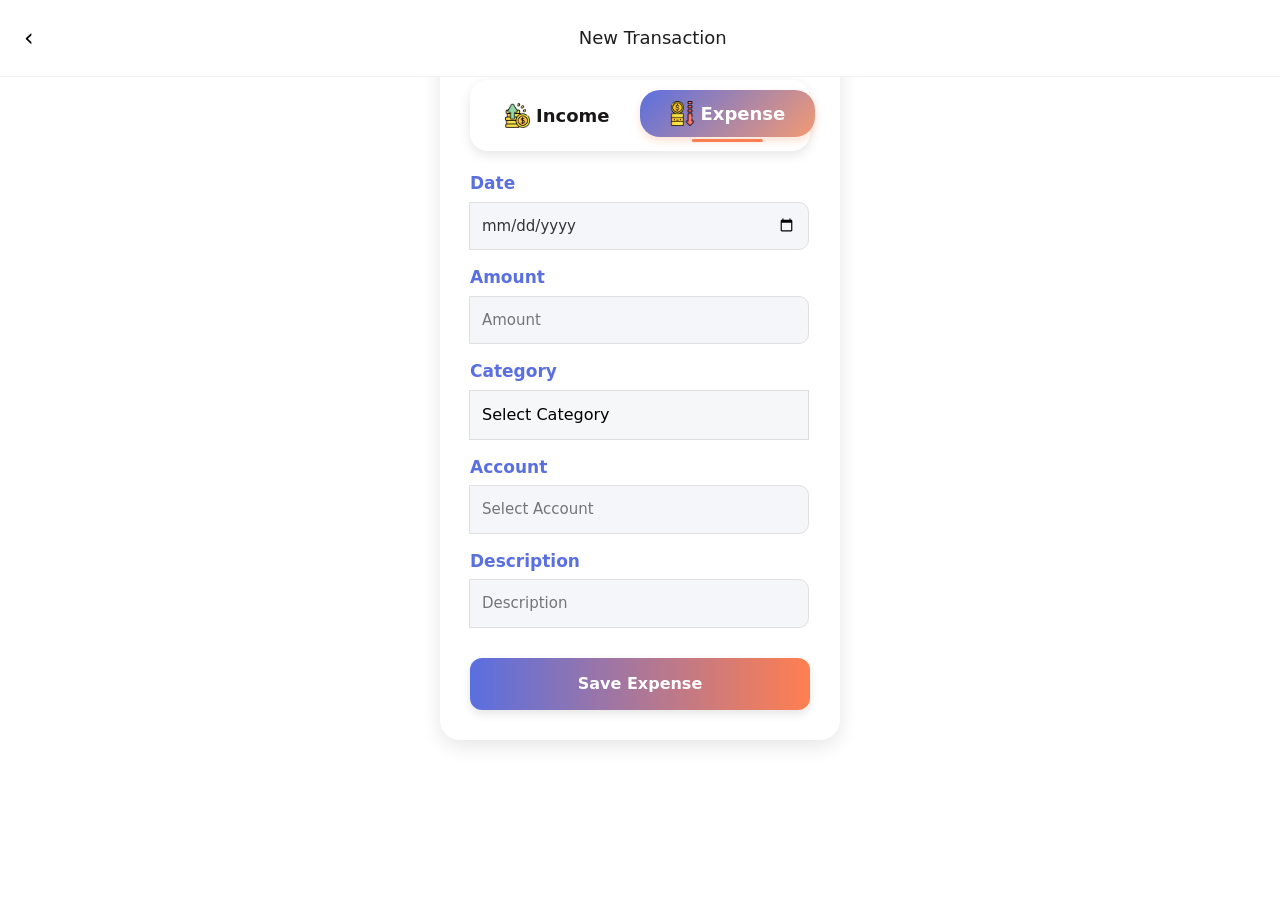
==== www/addExpenses.html @ 60b2d301 "first commit" ====
<!DOCTYPE html>
<html lang="en">

<head>
  <meta charset="UTF-8">
  <meta name="viewport" content="width=device-width, initial-scale=1.0">
  <title>Add Expenses</title>
  <link href="https://cdn.jsdelivr.net/npm/bootstrap@5.3.0/dist/css/bootstrap.min.css" rel="stylesheet">
  <link rel="stylesheet" href="css/addExpenses.css">
  <script src="javaScript/addExpenses.js" defer></script>
  <script src="https://code.jquery.com/jquery-3.6.0.min.js"></script>

</head>

<body>
  <div class="container">
    <header class="headerMain">
      <a href="home.html"><button class="back-button">‹</button></a>
      <h1 class="title">New Transaction</h1>
    </header>

    <div class="header">
      <a href="addIncome.html"><button class="tab">
          <img src="images/income.png" alt="Income" class="tab-icon"> Income
        </button></a>
      <a href="addExpenses.html"><button class="tab  active">
          <img src="images/expense.png" alt="Expense" class="tab-icon"> Expense
        </button></a>
    </div>

    <div class="input-group">
      <label>Date</label>
      <input type="date" id="date">
    </div>

    <div class="input-group">
      <label>Amount</label>
      <input type="text" id="amount" placeholder="Amount" onclick="showCalculator()" readonly>
    </div>

    <div class="input-group">
      <label>Category</label>
      <div class="dropdown">
        <button class="dropdown-btn" onclick="toggleCategoryDropdown()">Select Category</button>
        <div id="categoryDropdown" class="dropdown-menu">
          <div class="category-grid">
            <!-- Category items -->
            <div class="category-item" onclick="selectCategory('Food')">
              <img src="images/burger.png" alt="Food Icon" class="category-icon">
              <span>Food</span>
            </div>
            <div class="category-item" onclick="selectCategory('Transportation')">
              <img src="images/car.png" alt="Transportation Icon" class="category-icon">
              <span>Transportation</span>
            </div>
            <div class="category-item" onclick="selectCategory('Shopping')">
              <img src="images/shopping-cart.png" alt="Shopping Icon" class="category-icon">
              <span>Shopping</span>
            </div>
            <div class="category-item" onclick="selectCategory('Health')">
              <img src="images/healthcare.png" alt="Health Icon" class="category-icon">
              <span>Health</span>
            </div>
            <div class="category-item" onclick="selectCategory('Entertainment')">
              <img src="images/entertainmentIcon.png" alt="Entertainment Icon" class="category-icon">
              <span>Entertainment</span>
            </div>
            <div class="category-item" onclick="selectCategory('Utilities')">
              <img src="images/utilities.png" alt="Utilities Icon" class="category-icon">
              <span>Utilities</span>
            </div>
            <div class="category-item" onclick="selectCategory('Beauty')">
              <img src="images/cosmetics.png" alt="Beauty Icon" class="category-icon">
              <span>Beauty</span>
            </div>
            <div class="category-item" onclick="selectCategory('Pets')">
              <img src="images/pet-food.png" alt="Pets Icon" class="category-icon">
              <span>Pets</span>
            </div>
            <div class="category-item" onclick="selectCategory('Culture')">
              <img src="images/painting.png" alt="Culture Icon" class="category-icon">
              <span>Culture</span>
            </div>
            <div class="category-item" onclick="selectCategory('Apparel')">
              <img src="images/laundry.png" alt="Apparel Icon" class="category-icon">
              <span>Apparel</span>
            </div>
            <div class="category-item" onclick="selectCategory('Education')">
              <img src="images/book.png" alt="Education Icon" class="category-icon">
              <span>Education</span>
            </div>
            <div class="category-item" onclick="selectCategory('Gift')">
              <img src="images/gift.png" alt="Gift Icon" class="category-icon">
              <span>Gift</span>
            </div>
            <div class="category-item" onclick="selectCategory('Social Life')">
              <img src="images/socialLifeIcon.png" alt="Social Life Icon" class="category-icon">
              <span>Social Life</span>
            </div>
            <div class="category-item" onclick="selectCategory('Household')">
              <img src="images/household.png" alt="Household Icon" class="category-icon">
              <span>Household</span>
            </div>
            <div class="category-item" onclick="selectCategory('Others')">
              <img src="images/boxes.png" alt="Others Icon" class="category-icon">
              <span>Others</span>
            </div>
          </div>
        </div>
      </div>
    </div>
    
    
    <div class="input-group">
      <label>Account</label>
      <input type="text" id="selectedAccount" placeholder="Select Account" onclick="toggleAccountGrid()" readonly>
    </div>
    
    <!-- Account Selection Grid Dropdown -->
    <div id="accountGrid" class="account-grid">
      <div class="account-item" data-account="Cash" onclick="selectAccount('Cash', 'images/dollar.png')">
        <img src="images/dollar.png" alt="CashIcon">
        <p>Cash</p>
      </div>
      <div class="account-item" data-account="Bank Account" onclick="selectAccount('Bank Account', 'images/bank.png')">
        <img src="images/bank.png" alt="BankIcon">
        <p>Bank Account</p>
      </div>
      <div class="account-item" data-account="Card" onclick="selectAccount('Card', 'images/credit.png')">
        <img src="images/credit.png" alt="CardIcon">
        <p>Card</p>
      </div>
    </div>
    

    <div class="input-group">
      <label>Description</label>
      <input type="text" placeholder="Description" id="Description">
    </div>

    <!-- Calculator -->
    <div id="calculator" class="calculator mt-3">
      <div class="row">
        <button class="number" onclick="inputKeypad('7')">7</button>
        <button class="number" onclick="inputKeypad('8')">8</button>
        <button class="number" onclick="inputKeypad('9')">9</button>
        <button class="operation" onclick="inputKeypad('+')">+</button>
      </div>
      <div class="row">
        <button class="number" onclick="inputKeypad('4')">4</button>
        <button class="number" onclick="inputKeypad('5')">5</button>
        <button class="number" onclick="inputKeypad('6')">6</button>
        <button class="operation" onclick="inputKeypad('-')">-</button>
      </div>
      <div class="row">
        <button class="number" onclick="inputKeypad('1')">1</button>
        <button class="number" onclick="inputKeypad('2')">2</button>
        <button class="number" onclick="inputKeypad('3')">3</button>
        <button class="operation" onclick="inputKeypad('*')">×</button>
      </div>
      <div class="row">
        <button class="number" onclick="inputKeypad('0')">0</button>
        <button class="number" onclick="clearKeypad()">C</button>
        <button class="operation" onclick="calculateKeypad()">=</button>
        <button class="operation" onclick="inputKeypad('/')">÷</button>
      </div>
    </div>

    <button onclick="saveExpenseData()" type="submit" class="btn btn-login">Save Expense</button>

  </div>
</body>

</html>
---- www/css/addExpenses.css ----
/* Container */
.container {
  width: 100%;
  max-width: 400px;
  background: #ffffff;
  padding: 80px 30px 30px; /* Add 80px for header space */
  box-shadow: 0 6px 20px rgba(0, 0, 0, 0.1);
  border-radius: 20px;
  margin: 0 auto;
  text-align: center;
}

.headerMain {
  display: flex;
  align-items: center;
  justify-content: space-between;
  padding: 12px 16px;
  background-color: white;
  border-bottom: 1px solid #f0f0f0;
  position: fixed;
  top: 0;
  left: 0;
  right: 0;
  z-index: 1000;
}

.back-button {
  border: none;
  background: none;
  cursor: pointer;
  padding: 8px;
  color: #000;
  font-size: 24px;
  display: flex;
  align-items: center;
  justify-content: center;
}

a {
  text-decoration: none;
}

.title {
  font-size: 18px;
  font-weight: 500;
  color: #1e1e1e;
  flex-grow: 1;
  text-align: center;
  margin: 0 16px;
}

/* Header Container */
.header {
  display: flex;
  justify-content: space-between;
  padding: 12px 5px;
  max-width: 400px;
  margin: 0 auto;
  border-radius: 18px;
  box-shadow: 0 4px 12px rgba(0, 0, 0, 0.1);
  margin-bottom: 20px;
  z-index: 999;
}

/* Tab Buttons */
.header .tab {
  flex: 1;
  display: flex;
  align-items: center;
  justify-content: center;
  text-align: center;
  padding: 10px 30px;
  font-size: 18px;
  font-weight: 700;
  color: #191717;
  background-color: #fff;
  border: none;
  border-radius: 18px;
  cursor: pointer;
  transition: all 0.3s ease;
  position: relative;
}

/* Tab Icons */
.tab-icon {
  width: 25px;
  height: 25px;
  margin-right: 6px;
}

/* Active Tab with Gradient */
.header .tab.active {
  background: linear-gradient(135deg, #5A6FE0, #F49A73);
  color: #fff;
  box-shadow: 0 4px 8px rgba(244, 154, 115, 0.3);
}

.header a {
  text-decoration: none; /* Removes the underline from the links within the header */
}

/* Hover Effect */
.header .tab:hover {
  background-color: #d6dcfa;
}

/* Active Indicator Bar */
.header .tab.active::after {
  content: '';
  position: absolute;
  left: 50%;
  bottom: -5px;
  transform: translateX(-50%);
  width: 40%;
  height: 3px;
  background: #FF7F50;
  border-radius: 3px;
}

/* Button Transition Effect */
.header .tab.active {
  transform: translateY(-2px);
  border-radius: 20px;
}

/* Form Input Styling */
.input-group {
  margin-bottom: 15px;
  position: relative;
}

.input-group label {
  display: block;
  color: #5A6FE0;
  font-size: 17px;
  font-weight: bold;
  margin-bottom: 5px;
}

.input-group input,
.input-group textarea {
  width: 100%;
  padding: 12px;
  border: 1px solid #e0e0e0;
  border-radius: 10px;
  background-color: #f4f6fa;
  color: #333;
  font-size: 15px;
  transition: border 0.3s ease;
}

.input-group input:focus,
.input-group textarea:focus {
  border-color: #5A6FE0;
  box-shadow: 0 0 8px rgba(90, 111, 224, 0.2);
}

/* Calculator Styling */
.calculator {
  display: flex;
  flex-wrap: wrap;
  margin-top: 20px;
  display: none;
}

.calculator button {
  flex: 1;
  padding: 15px;
  font-size: 18px;
  margin: 2px;
  border-radius: 8px;
  background: #5A6FE0;
  color: #fff;
  border: none;
  cursor: pointer;
  transition: background 0.3s ease;
}

.calculator button:hover {
  background: #FF7F50;
}

/* Dropdown container */
.dropdown {
  position: relative;
  width: 100%;
}

/* Dropdown button styling */
.dropdown-btn {
  width: 100%;
  padding: 12px;
  background-color: #f6f7f9;
  border: 1px solid #ddd;
  text-align: left;
  display: flex;
  justify-content: space-between;
  align-items: center;
  cursor: pointer;
}

/* Dropdown menu styling */
.dropdown-menu {
  display: none;
  position: absolute;
  width: 100%;
  background-color: #fff;
  border: 1px solid #ddd;
  z-index: 1;
  max-height: 400px;
  overflow-y: auto;
}

/* Show dropdown when button is clicked */
.dropdown:hover .dropdown-menu {
  display: block;
}

/* Grid layout for categories */
.category-grid {
  display: grid;
  grid-template-columns: repeat(3, 1fr); /* 3 columns by default */
  gap: 15px;
  padding: 10px;
}

/* Category item (card) styling */
.category-item {
  display: flex;
  flex-direction: column;
  align-items: center;
  justify-content: center;
  background-color: #fff;
  padding: 15px;
  border-radius: 10px;
  box-shadow: 0 2px 5px rgba(0, 0, 0, 0.1);
  cursor: pointer;
  transition: transform 0.3s, box-shadow 0.3s;
}

/* Icon and text */
.category-icon {
  width: 40px;
  height: 40px;
  margin-bottom: 10px;
}

/* Text styling */
.category-item span {
  font-size: 14px;
  text-align: center;
  color: #333;
}

/* Hover effect */
.category-item:hover {
  transform: translateY(-5px);
  box-shadow: 0 5px 15px rgba(0, 0, 0, 0.1);
}

/* Responsive design: 2 columns for smaller screens */
@media (max-width: 768px) {
  .category-grid {
    grid-template-columns: repeat(2, 1fr); /* 2 columns on mobile */
  }
}

/*Account Grids */
.account-grid {
  display: grid;
  grid-template-columns: repeat(3, 1fr);
  gap: 15px;
  padding: 10px;
  background: #f4f6fa;
  border-radius: 15px;
  display: none;
}

.account-item {
  display: flex;
  flex-direction: column;
  align-items: center;
  padding: 10px;
  border-radius: 10px;
  background-color: #fff;
  box-shadow: 0 4px 10px rgba(0, 0, 0, 0.05);
  cursor: pointer;
  transition: transform 0.3s ease;
}

.account-item:hover {
  transform: translateY(-5px);
  box-shadow: 0 6px 15px rgba(90, 111, 224, 0.2);
}

/* Image Styling */
.account-item img {
  width: 50px;
  height: 50px;
  border-radius: 8px;
  margin-bottom: 8px;
}

.account-item p {
  font-size: 14px;
  color: #333;
  font-weight: bold;
}

/* Save Button */
.btn-login {
  width: 100%;
  padding: 14px;
  margin-top: 15px;
  font-weight: bold;
  color: #fff;
  background: linear-gradient(to right, #5A6FE0, #FF7F50);
  border: none;
  border-radius: 12px;
  cursor: pointer;
  box-shadow: 0 4px 10px rgba(0, 0, 0, 0.1);
  transition: all 0.3s;
}

.btn-login:hover {
  opacity: 0.8;
}
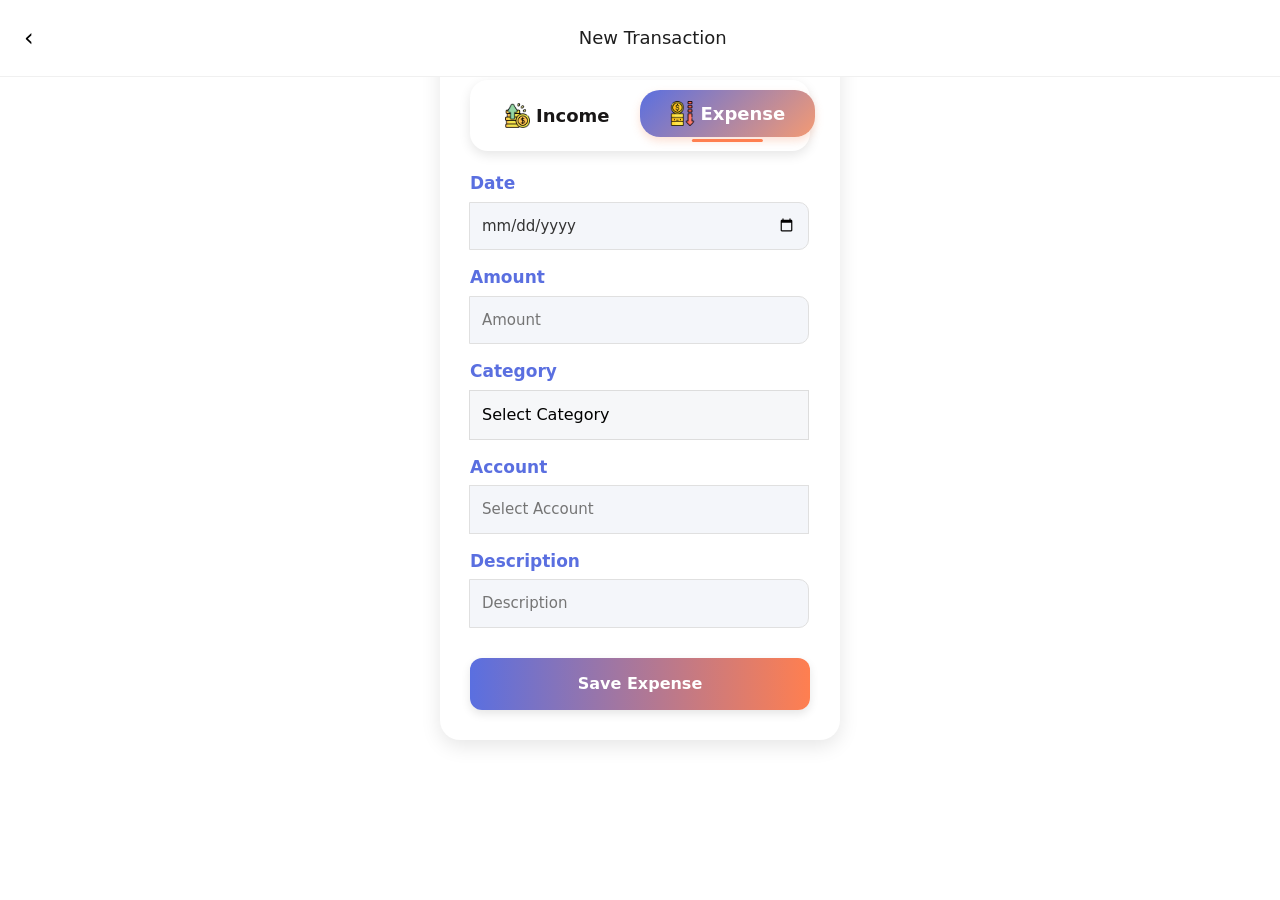
==== commit 53355454: "sinrou" ====
--- a/www/addExpenses.html
+++ b/www/addExpenses.html
@@ -9,7 +9,6 @@
   <link rel="stylesheet" href="css/addExpenses.css">
   <script src="javaScript/addExpenses.js" defer></script>
   <script src="https://code.jquery.com/jquery-3.6.0.min.js"></script>
-
 </head>
 
 <body>
@@ -37,107 +36,6 @@
       <label>Amount</label>
       <input type="text" id="amount" placeholder="Amount" onclick="showCalculator()" readonly>
     </div>
-
-    <div class="input-group">
-      <label>Category</label>
-      <div class="dropdown">
-        <button class="dropdown-btn" onclick="toggleCategoryDropdown()">Select Category</button>
-        <div id="categoryDropdown" class="dropdown-menu">
-          <div class="category-grid">
-            <!-- Category items -->
-            <div class="category-item" onclick="selectCategory('Food')">
-              <img src="images/burger.png" alt="Food Icon" class="category-icon">
-              <span>Food</span>
-            </div>
-            <div class="category-item" onclick="selectCategory('Transportation')">
-              <img src="images/car.png" alt="Transportation Icon" class="category-icon">
-              <span>Transportation</span>
-            </div>
-            <div class="category-item" onclick="selectCategory('Shopping')">
-              <img src="images/shopping-cart.png" alt="Shopping Icon" class="category-icon">
-              <span>Shopping</span>
-            </div>
-            <div class="category-item" onclick="selectCategory('Health')">
-              <img src="images/healthcare.png" alt="Health Icon" class="category-icon">
-              <span>Health</span>
-            </div>
-            <div class="category-item" onclick="selectCategory('Entertainment')">
-              <img src="images/entertainmentIcon.png" alt="Entertainment Icon" class="category-icon">
-              <span>Entertainment</span>
-            </div>
-            <div class="category-item" onclick="selectCategory('Utilities')">
-              <img src="images/utilities.png" alt="Utilities Icon" class="category-icon">
-              <span>Utilities</span>
-            </div>
-            <div class="category-item" onclick="selectCategory('Beauty')">
-              <img src="images/cosmetics.png" alt="Beauty Icon" class="category-icon">
-              <span>Beauty</span>
-            </div>
-            <div class="category-item" onclick="selectCategory('Pets')">
-              <img src="images/pet-food.png" alt="Pets Icon" class="category-icon">
-              <span>Pets</span>
-            </div>
-            <div class="category-item" onclick="selectCategory('Culture')">
-              <img src="images/painting.png" alt="Culture Icon" class="category-icon">
-              <span>Culture</span>
-            </div>
-            <div class="category-item" onclick="selectCategory('Apparel')">
-              <img src="images/laundry.png" alt="Apparel Icon" class="category-icon">
-              <span>Apparel</span>
-            </div>
-            <div class="category-item" onclick="selectCategory('Education')">
-              <img src="images/book.png" alt="Education Icon" class="category-icon">
-              <span>Education</span>
-            </div>
-            <div class="category-item" onclick="selectCategory('Gift')">
-              <img src="images/gift.png" alt="Gift Icon" class="category-icon">
-              <span>Gift</span>
-            </div>
-            <div class="category-item" onclick="selectCategory('Social Life')">
-              <img src="images/socialLifeIcon.png" alt="Social Life Icon" class="category-icon">
-              <span>Social Life</span>
-            </div>
-            <div class="category-item" onclick="selectCategory('Household')">
-              <img src="images/household.png" alt="Household Icon" class="category-icon">
-              <span>Household</span>
-            </div>
-            <div class="category-item" onclick="selectCategory('Others')">
-              <img src="images/boxes.png" alt="Others Icon" class="category-icon">
-              <span>Others</span>
-            </div>
-          </div>
-        </div>
-      </div>
-    </div>
-    
-    
-    <div class="input-group">
-      <label>Account</label>
-      <input type="text" id="selectedAccount" placeholder="Select Account" onclick="toggleAccountGrid()" readonly>
-    </div>
-    
-    <!-- Account Selection Grid Dropdown -->
-    <div id="accountGrid" class="account-grid">
-      <div class="account-item" data-account="Cash" onclick="selectAccount('Cash', 'images/dollar.png')">
-        <img src="images/dollar.png" alt="CashIcon">
-        <p>Cash</p>
-      </div>
-      <div class="account-item" data-account="Bank Account" onclick="selectAccount('Bank Account', 'images/bank.png')">
-        <img src="images/bank.png" alt="BankIcon">
-        <p>Bank Account</p>
-      </div>
-      <div class="account-item" data-account="Card" onclick="selectAccount('Card', 'images/credit.png')">
-        <img src="images/credit.png" alt="CardIcon">
-        <p>Card</p>
-      </div>
-    </div>
-    
-
-    <div class="input-group">
-      <label>Description</label>
-      <input type="text" placeholder="Description" id="Description">
-    </div>
-
     <!-- Calculator -->
     <div id="calculator" class="calculator mt-3">
       <div class="row">
@@ -166,6 +64,103 @@
       </div>
     </div>
 
+    <div class="input-group">
+      <label>Category</label>
+      <div class="dropdown">
+        <button id="expenseCategoryBtn" class="dropdown-btn" onclick="toggleCategoryDropdown()">Select Category</button>
+        <div id="categoryDropdown" class="dropdown-menu">
+          <div class="category-grid">
+            <!-- Category items -->
+            <div class="category-item" onclick="selectCategory('Food')">
+              <img src="images/food.png" alt="Food Icon" class="category-icon">
+              <span>Food</span>
+            </div>
+            <div class="category-item" onclick="selectCategory('Transportation')">
+              <img src="images/transportation.png" alt="Transportation Icon" class="category-icon">
+              <span>Transportation</span>
+            </div>
+            <div class="category-item" onclick="selectCategory('Shopping')">
+              <img src="images/shopping.png" alt="Shopping Icon" class="category-icon">
+              <span>Shopping</span>
+            </div>
+            <div class="category-item" onclick="selectCategory('Health')">
+              <img src="images/health.png" alt="Health Icon" class="category-icon">
+              <span>Health</span>
+            </div>
+            <div class="category-item" onclick="selectCategory('Entertainment')">
+              <img src="images/entertainment.png" alt="Entertainment Icon" class="category-icon">
+              <span>Entertainment</span>
+            </div>
+            <div class="category-item" onclick="selectCategory('Utilities')">
+              <img src="images/utilities.png" alt="Utilities Icon" class="category-icon">
+              <span>Utilities</span>
+            </div>
+            <div class="category-item" onclick="selectCategory('Beauty')">
+              <img src="images/beauty.png" alt="Beauty Icon" class="category-icon">
+              <span>Beauty</span>
+            </div>
+            <div class="category-item" onclick="selectCategory('Pets')">
+              <img src="images/pets.png" alt="Pets Icon" class="category-icon">
+              <span>Pets</span>
+            </div>
+            <div class="category-item" onclick="selectCategory('Culture')">
+              <img src="images/culture.png" alt="Culture Icon" class="category-icon">
+              <span>Culture</span>
+            </div>
+            <div class="category-item" onclick="selectCategory('Apparel')">
+              <img src="images/apparel.png" alt="Apparel Icon" class="category-icon">
+              <span>Apparel</span>
+            </div>
+            <div class="category-item" onclick="selectCategory('Education')">
+              <img src="images/education.png" alt="Education Icon" class="category-icon">
+              <span>Education</span>
+            </div>
+            <div class="category-item" onclick="selectCategory('Gift')">
+              <img src="images/gift.png" alt="Gift Icon" class="category-icon">
+              <span>Gift</span>
+            </div>
+            <div class="category-item" onclick="selectCategory('Social Life')">
+              <img src="images/social life.png" alt="Social Life Icon" class="category-icon">
+              <span>Social Life</span>
+            </div>
+            <div class="category-item" onclick="selectCategory('Household')">
+              <img src="images/household.png" alt="Household Icon" class="category-icon">
+              <span>Household</span>
+            </div>
+            <div class="category-item" onclick="selectCategory('Others')">
+              <img src="images/others.png" alt="Others Icon" class="category-icon">
+              <span>Others</span>
+            </div>
+          </div>
+        </div>
+      </div>
+    </div>
+
+    <div class="input-group">
+      <label>Account</label>
+      <input type="text" id="selectedAccount" placeholder="Select Account" onclick="toggleAccountGrid()" readonly>
+      <div id="accountGrid" class="account-grid">
+        <div class="account-item" data-account="Cash" onclick="selectAccount('Cash', 'images/dollar.png')">
+          <img src="images/dollar.png" alt="CashIcon">
+          <p>Cash</p>
+        </div>
+        <div class="account-item" data-account="Bank Account"
+          onclick="selectAccount('Bank Account', 'images/bank.png')">
+          <img src="images/bank.png" alt="BankIcon">
+          <p>Bank Account</p>
+        </div>
+        <div class="account-item" data-account="Card" onclick="selectAccount('Card', 'images/credit.png')">
+          <img src="images/credit.png" alt="CardIcon">
+          <p>Card</p>
+        </div>
+      </div>
+    </div>
+
+    <div class="input-group">
+      <label>Description</label>
+      <input type="text" placeholder="Description" id="Description">
+    </div>
+
     <button onclick="saveExpenseData()" type="submit" class="btn btn-login">Save Expense</button>
 
   </div>
--- a/www/css/addExpenses.css
+++ b/www/css/addExpenses.css
@@ -157,18 +157,27 @@
 
 /* Calculator Styling */
 .calculator {
-  display: flex;
-  flex-wrap: wrap;
+  display: none; /* Hidden by default */
+  flex-wrap: wrap; /* Allow buttons to wrap */
   margin-top: 20px;
-  display: none;
+  justify-content: center; /* Center-align buttons */
+  max-width: 400px; /* Set container width */
+  margin-left: auto;
+  margin-right: auto; /* Center the calculator */
+  background: #f8f9fa; /* Light background for contrast */
+  padding: 10px;
+  border-radius: 12px;
+  box-shadow: 0 4px 12px rgba(0, 0, 0, 0.1);
 }
 
 .calculator button {
   flex: 1;
+  width: 50px; /* Fixed button width */
+  height: 50px; /* Fixed button height */
   padding: 15px;
-  font-size: 18px;
+  font-size: 19px;
   margin: 2px;
-  border-radius: 8px;
+  border-radius: 20px;
   background: #5A6FE0;
   color: #fff;
   border: none;
@@ -209,11 +218,8 @@
   z-index: 1;
   max-height: 400px;
   overflow-y: auto;
-}
-
-/* Show dropdown when button is clicked */
-.dropdown:hover .dropdown-menu {
-  display: block;
+  border-radius: 10px;
+  box-shadow: 0 4px 12px rgba(0, 0, 0, 0.1);
 }
 
 /* Grid layout for categories */
@@ -245,7 +251,6 @@
   margin-bottom: 10px;
 }
 
-/* Text styling */
 .category-item span {
   font-size: 14px;
   text-align: center;
@@ -267,38 +272,33 @@
 
 /*Account Grids */
 .account-grid {
-  display: grid;
-  grid-template-columns: repeat(3, 1fr);
-  gap: 15px;
+  display: none; /* Hide by default */
+  gap: 10px;
+  width: 100%;
+  background-color: #fff;
+  border: 1px solid #ddd;
+  z-index: 1;
+  overflow-y: auto;
+  border-radius: 10px;
+  box-shadow: 0 4px 12px rgba(0, 0, 0, 0.1);
+}
+
+.account-item {
   padding: 10px;
-  background: #f4f6fa;
-  border-radius: 15px;
-  display: none;
-}
-
-.account-item {
-  display: flex;
-  flex-direction: column;
-  align-items: center;
-  padding: 10px;
-  border-radius: 10px;
-  background-color: #fff;
-  box-shadow: 0 4px 10px rgba(0, 0, 0, 0.05);
-  cursor: pointer;
-  transition: transform 0.3s ease;
+  display: flex;
+  align-items: center;
+  cursor: pointer;
 }
 
 .account-item:hover {
-  transform: translateY(-5px);
-  box-shadow: 0 6px 15px rgba(90, 111, 224, 0.2);
+  background-color: #f0f0f0;
 }
 
 /* Image Styling */
 .account-item img {
   width: 50px;
   height: 50px;
-  border-radius: 8px;
-  margin-bottom: 8px;
+  margin-right: 10px;
 }
 
 .account-item p {
